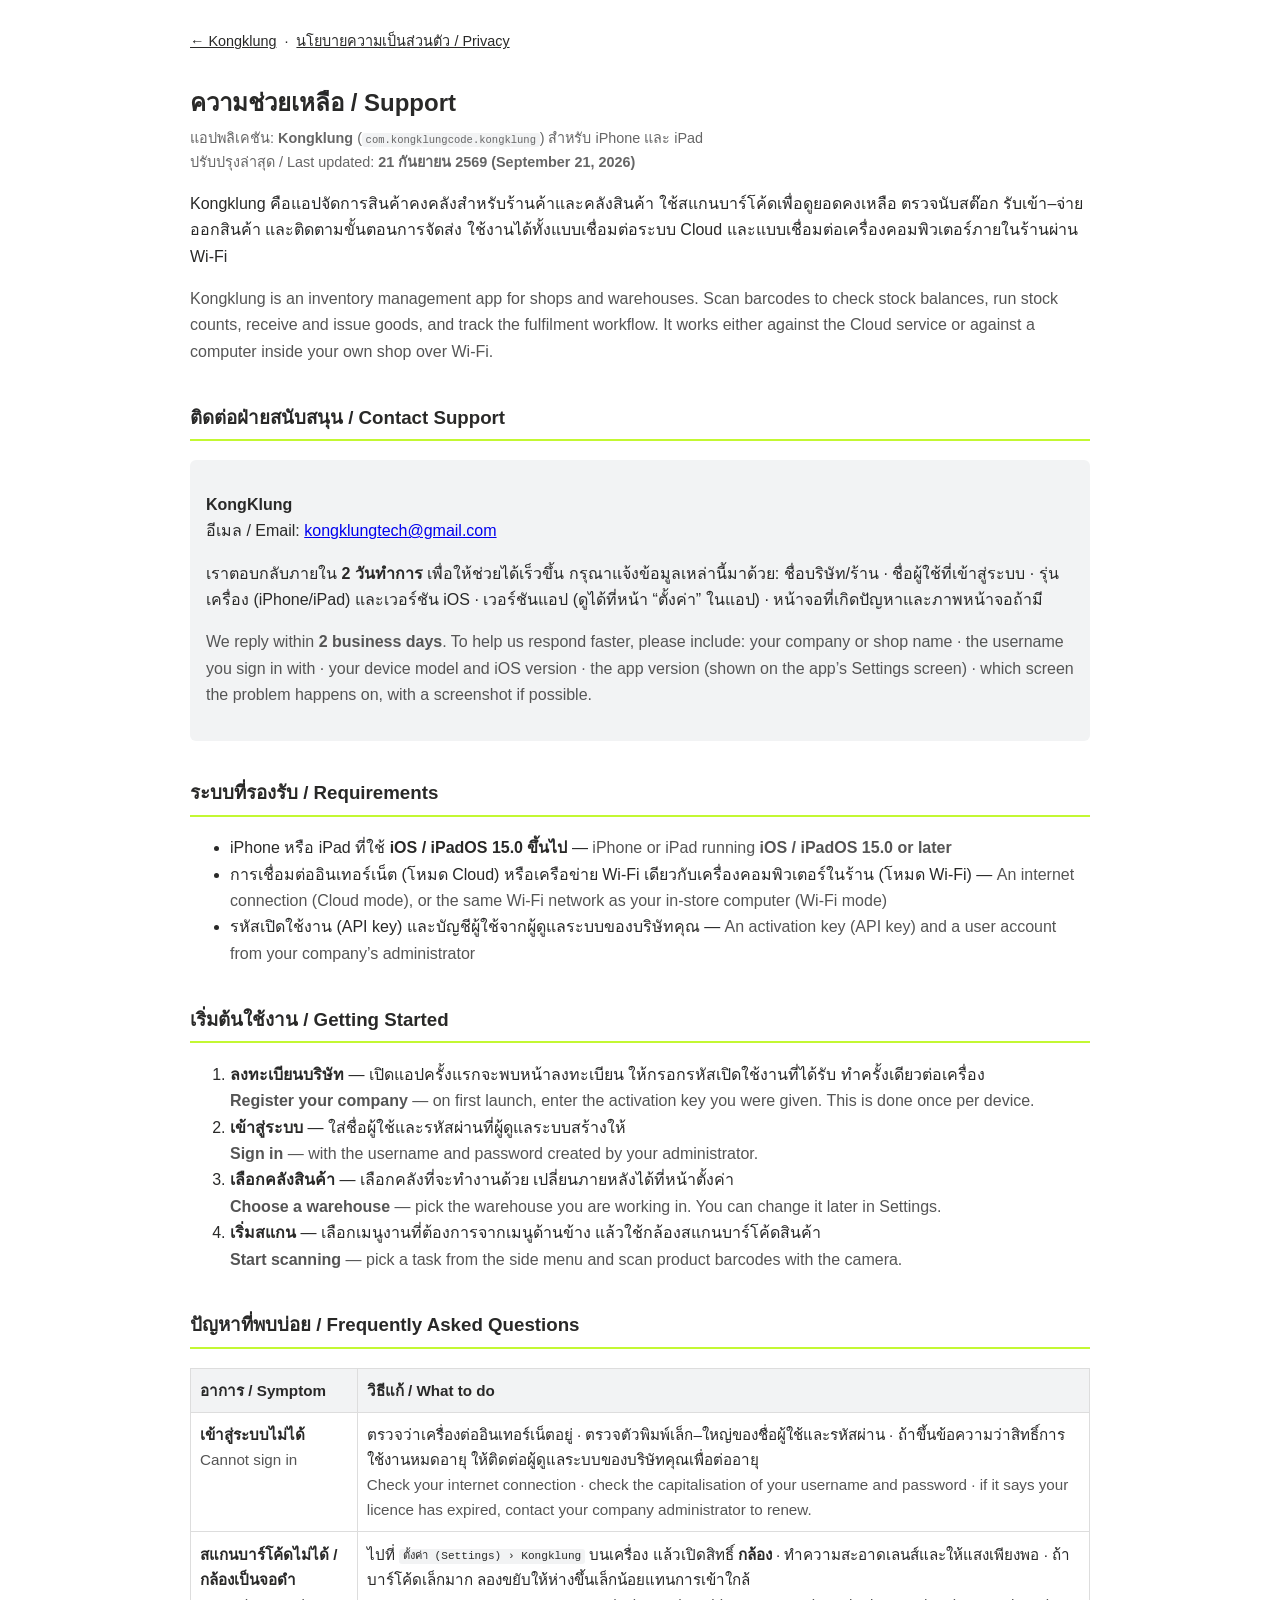
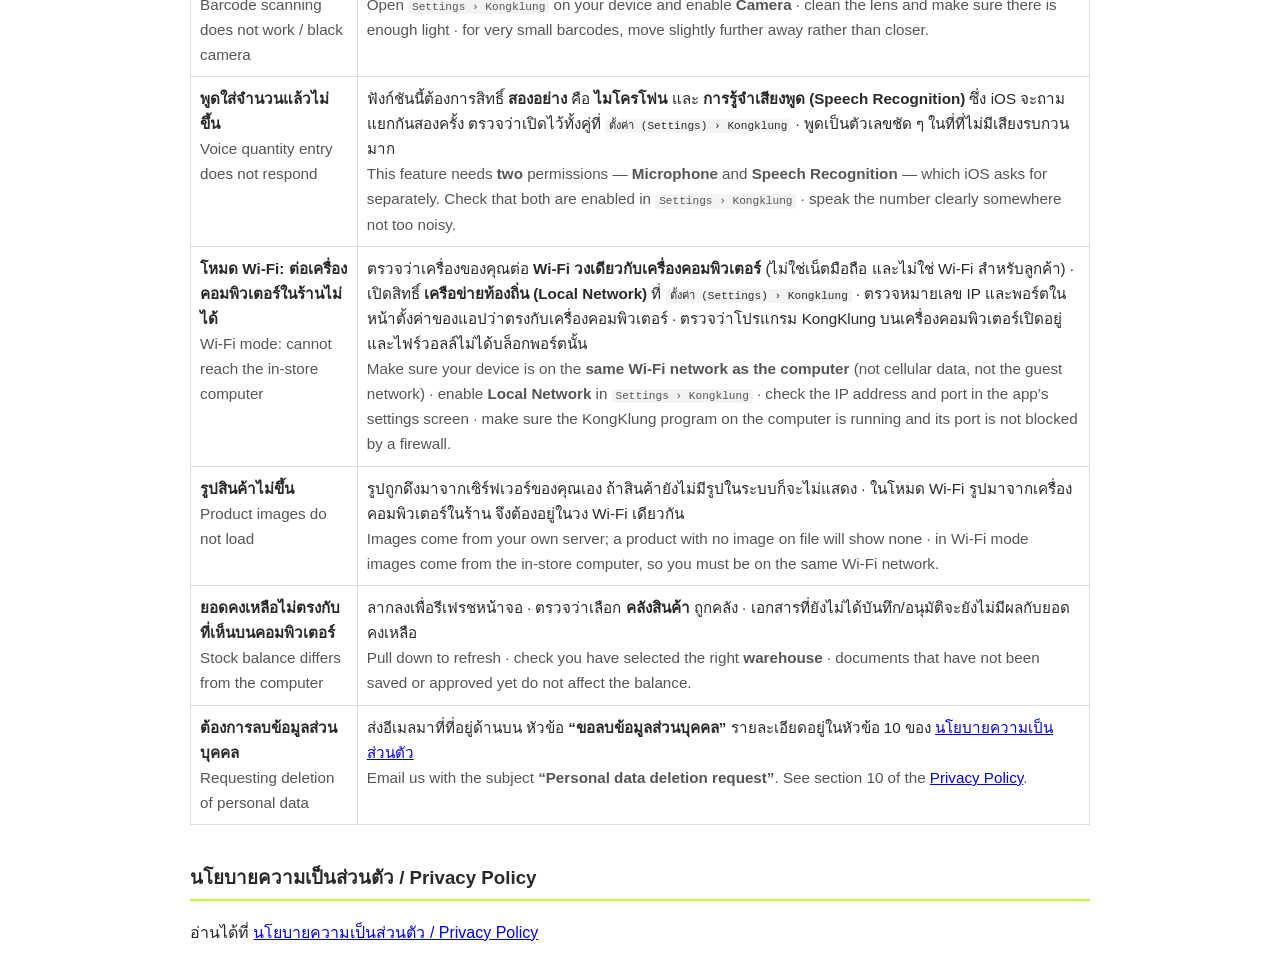
==== support/index.html @ 9bd332d8 "หน้า privacy policy + support ของ Kongklung Connect สำหรับ App Store คัดลอกจาก site/ ของ repo kongkl" ====
<!DOCTYPE html>

<html lang="th">

<head>
  <meta charset='utf-8'>
  <meta name='viewport' content='width=device-width, initial-scale=1'>
  <title>ความช่วยเหลือ / Support — Kongklung</title>
  <link rel="stylesheet" href="../_style.css">
</head>

<body>

  <p class="nav"><a href="../">&larr; Kongklung</a> &nbsp;·&nbsp; <a href="../privacy/">นโยบายความเป็นส่วนตัว / Privacy</a></p>

  <h2>ความช่วยเหลือ / Support</h2>
  <p class="updated">
    แอปพลิเคชัน: <strong>Kongklung</strong> (<code>com.kongklungcode.kongklung</code>) สำหรับ iPhone และ iPad<br>
    ปรับปรุงล่าสุด / Last updated: <strong>21 กันยายน 2569 (September 21, 2026)</strong>
  </p>

  <p>
    Kongklung คือแอปจัดการสินค้าคงคลังสำหรับร้านค้าและคลังสินค้า ใช้สแกนบาร์โค้ดเพื่อดูยอดคงเหลือ
    ตรวจนับสต๊อก รับเข้า–จ่ายออกสินค้า และติดตามขั้นตอนการจัดส่ง
    ใช้งานได้ทั้งแบบเชื่อมต่อระบบ Cloud และแบบเชื่อมต่อเครื่องคอมพิวเตอร์ภายในร้านผ่าน Wi-Fi
  </p>
  <p class="en">
    Kongklung is an inventory management app for shops and warehouses. Scan barcodes to check stock
    balances, run stock counts, receive and issue goods, and track the fulfilment workflow. It works
    either against the Cloud service or against a computer inside your own shop over Wi-Fi.
  </p>

  <h3>ติดต่อฝ่ายสนับสนุน / Contact Support</h3>
  <div class="contact">
    <!--email_off-->
    <p>
      <strong>KongKlung</strong><br>
      อีเมล / Email: <a href="mailto:kongklungtech@gmail.com">kongklungtech@gmail.com</a>
    </p>
    <!--/email_off-->
    <p>
      เราตอบกลับภายใน <strong>2 วันทำการ</strong>
      เพื่อให้ช่วยได้เร็วขึ้น กรุณาแจ้งข้อมูลเหล่านี้มาด้วย:
      ชื่อบริษัท/ร้าน · ชื่อผู้ใช้ที่เข้าสู่ระบบ · รุ่นเครื่อง (iPhone/iPad) และเวอร์ชัน iOS ·
      เวอร์ชันแอป (ดูได้ที่หน้า “ตั้งค่า” ในแอป) · หน้าจอที่เกิดปัญหาและภาพหน้าจอถ้ามี
    </p>
    <p class="en">
      We reply within <strong>2 business days</strong>. To help us respond faster, please include: your
      company or shop name · the username you sign in with · your device model and iOS version · the app
      version (shown on the app’s Settings screen) · which screen the problem happens on, with a
      screenshot if possible.
    </p>
  </div>

  <h3>ระบบที่รองรับ / Requirements</h3>
  <ul>
    <li>iPhone หรือ iPad ที่ใช้ <strong>iOS / iPadOS 15.0 ขึ้นไป</strong> —
      <span class="en">iPhone or iPad running <strong>iOS / iPadOS 15.0 or later</strong></span>
    </li>
    <li>การเชื่อมต่ออินเทอร์เน็ต (โหมด Cloud) หรือเครือข่าย Wi-Fi เดียวกับเครื่องคอมพิวเตอร์ในร้าน (โหมด Wi-Fi) —
      <span class="en">An internet connection (Cloud mode), or the same Wi-Fi network as your in-store
        computer (Wi-Fi mode)</span>
    </li>
    <li>รหัสเปิดใช้งาน (API key) และบัญชีผู้ใช้จากผู้ดูแลระบบของบริษัทคุณ —
      <span class="en">An activation key (API key) and a user account from your company’s
        administrator</span>
    </li>
  </ul>

  <h3>เริ่มต้นใช้งาน / Getting Started</h3>
  <ol>
    <li>
      <strong>ลงทะเบียนบริษัท</strong> — เปิดแอปครั้งแรกจะพบหน้าลงทะเบียน ให้กรอกรหัสเปิดใช้งานที่ได้รับ
      ทำครั้งเดียวต่อเครื่อง<br>
      <span class="en"><strong>Register your company</strong> — on first launch, enter the activation key
        you were given. This is done once per device.</span>
    </li>
    <li>
      <strong>เข้าสู่ระบบ</strong> — ใส่ชื่อผู้ใช้และรหัสผ่านที่ผู้ดูแลระบบสร้างให้<br>
      <span class="en"><strong>Sign in</strong> — with the username and password created by your
        administrator.</span>
    </li>
    <li>
      <strong>เลือกคลังสินค้า</strong> — เลือกคลังที่จะทำงานด้วย เปลี่ยนภายหลังได้ที่หน้าตั้งค่า<br>
      <span class="en"><strong>Choose a warehouse</strong> — pick the warehouse you are working in. You
        can change it later in Settings.</span>
    </li>
    <li>
      <strong>เริ่มสแกน</strong> — เลือกเมนูงานที่ต้องการจากเมนูด้านข้าง แล้วใช้กล้องสแกนบาร์โค้ดสินค้า<br>
      <span class="en"><strong>Start scanning</strong> — pick a task from the side menu and scan product
        barcodes with the camera.</span>
    </li>
  </ol>

  <h3>ปัญหาที่พบบ่อย / Frequently Asked Questions</h3>

  <table>
    <tr>
      <th>อาการ / Symptom</th>
      <th>วิธีแก้ / What to do</th>
    </tr>
    <tr>
      <td>
        <strong>เข้าสู่ระบบไม่ได้</strong><br>
        <span class="en">Cannot sign in</span>
      </td>
      <td>
        ตรวจว่าเครื่องต่ออินเทอร์เน็ตอยู่ · ตรวจตัวพิมพ์เล็ก–ใหญ่ของชื่อผู้ใช้และรหัสผ่าน ·
        ถ้าขึ้นข้อความว่าสิทธิ์การใช้งานหมดอายุ ให้ติดต่อผู้ดูแลระบบของบริษัทคุณเพื่อต่ออายุ<br>
        <span class="en">Check your internet connection · check the capitalisation of your username and
          password · if it says your licence has expired, contact your company administrator to
          renew.</span>
      </td>
    </tr>
    <tr>
      <td>
        <strong>สแกนบาร์โค้ดไม่ได้ / กล้องเป็นจอดำ</strong><br>
        <span class="en">Barcode scanning does not work / black camera</span>
      </td>
      <td>
        ไปที่ <code>ตั้งค่า (Settings) &rsaquo; Kongklung</code> บนเครื่อง แล้วเปิดสิทธิ์ <strong>กล้อง</strong> ·
        ทำความสะอาดเลนส์และให้แสงเพียงพอ · ถ้าบาร์โค้ดเล็กมาก ลองขยับให้ห่างขึ้นเล็กน้อยแทนการเข้าใกล้<br>
        <span class="en">Open <code>Settings &rsaquo; Kongklung</code> on your device and enable
          <strong>Camera</strong> · clean the lens and make sure there is enough light · for very small
          barcodes, move slightly further away rather than closer.</span>
      </td>
    </tr>
    <tr>
      <td>
        <strong>พูดใส่จำนวนแล้วไม่ขึ้น</strong><br>
        <span class="en">Voice quantity entry does not respond</span>
      </td>
      <td>
        ฟังก์ชันนี้ต้องการสิทธิ์ <strong>สองอย่าง</strong> คือ <strong>ไมโครโฟน</strong> และ
        <strong>การรู้จำเสียงพูด (Speech Recognition)</strong> ซึ่ง iOS จะถามแยกกันสองครั้ง
        ตรวจว่าเปิดไว้ทั้งคู่ที่ <code>ตั้งค่า (Settings) &rsaquo; Kongklung</code> ·
        พูดเป็นตัวเลขชัด ๆ ในที่ที่ไม่มีเสียงรบกวนมาก<br>
        <span class="en">This feature needs <strong>two</strong> permissions — <strong>Microphone</strong>
          and <strong>Speech Recognition</strong> — which iOS asks for separately. Check that both are
          enabled in <code>Settings &rsaquo; Kongklung</code> · speak the number clearly somewhere not
          too noisy.</span>
      </td>
    </tr>
    <tr>
      <td>
        <strong>โหมด Wi-Fi: ต่อเครื่องคอมพิวเตอร์ในร้านไม่ได้</strong><br>
        <span class="en">Wi-Fi mode: cannot reach the in-store computer</span>
      </td>
      <td>
        ตรวจว่าเครื่องของคุณต่อ <strong>Wi-Fi วงเดียวกับเครื่องคอมพิวเตอร์</strong> (ไม่ใช่เน็ตมือถือ
        และไม่ใช่ Wi-Fi สำหรับลูกค้า) · เปิดสิทธิ์ <strong>เครือข่ายท้องถิ่น (Local Network)</strong>
        ที่ <code>ตั้งค่า (Settings) &rsaquo; Kongklung</code> ·
        ตรวจหมายเลข IP และพอร์ตในหน้าตั้งค่าของแอปว่าตรงกับเครื่องคอมพิวเตอร์ ·
        ตรวจว่าโปรแกรม KongKlung บนเครื่องคอมพิวเตอร์เปิดอยู่ และไฟร์วอลล์ไม่ได้บล็อกพอร์ตนั้น<br>
        <span class="en">Make sure your device is on the <strong>same Wi-Fi network as the
            computer</strong> (not cellular data, not the guest network) · enable <strong>Local
            Network</strong> in <code>Settings &rsaquo; Kongklung</code> · check the IP address and port
          in the app’s settings screen · make sure the KongKlung program on the computer is running and
          its port is not blocked by a firewall.</span>
      </td>
    </tr>
    <tr>
      <td>
        <strong>รูปสินค้าไม่ขึ้น</strong><br>
        <span class="en">Product images do not load</span>
      </td>
      <td>
        รูปถูกดึงมาจากเซิร์ฟเวอร์ของคุณเอง ถ้าสินค้ายังไม่มีรูปในระบบก็จะไม่แสดง ·
        ในโหมด Wi-Fi รูปมาจากเครื่องคอมพิวเตอร์ในร้าน จึงต้องอยู่ในวง Wi-Fi เดียวกัน<br>
        <span class="en">Images come from your own server; a product with no image on file will show
          none · in Wi-Fi mode images come from the in-store computer, so you must be on the same Wi-Fi
          network.</span>
      </td>
    </tr>
    <tr>
      <td>
        <strong>ยอดคงเหลือไม่ตรงกับที่เห็นบนคอมพิวเตอร์</strong><br>
        <span class="en">Stock balance differs from the computer</span>
      </td>
      <td>
        ลากลงเพื่อรีเฟรชหน้าจอ · ตรวจว่าเลือก <strong>คลังสินค้า</strong> ถูกคลัง ·
        เอกสารที่ยังไม่ได้บันทึก/อนุมัติจะยังไม่มีผลกับยอดคงเหลือ<br>
        <span class="en">Pull down to refresh · check you have selected the right
          <strong>warehouse</strong> · documents that have not been saved or approved yet do not affect
          the balance.</span>
      </td>
    </tr>
    <tr>
      <td>
        <strong>ต้องการลบข้อมูลส่วนบุคคล</strong><br>
        <span class="en">Requesting deletion of personal data</span>
      </td>
      <td>
        ส่งอีเมลมาที่ที่อยู่ด้านบน หัวข้อ <strong>“ขอลบข้อมูลส่วนบุคคล”</strong>
        รายละเอียดอยู่ในหัวข้อ 10 ของ <a href="../privacy/">นโยบายความเป็นส่วนตัว</a><br>
        <span class="en">Email us with the subject <strong>“Personal data deletion request”</strong>.
          See section 10 of the <a href="../privacy/">Privacy Policy</a>.</span>
      </td>
    </tr>
  </table>

  <h3>นโยบายความเป็นส่วนตัว / Privacy Policy</h3>
  <p>
    อ่านได้ที่ <a href="../privacy/">นโยบายความเป็นส่วนตัว / Privacy Policy</a>
  </p>

</body>

</html>
---- _style.css ----
/* ใช้ร่วมกันทั้ง privacy และ support — ถ้าแก้สี แก้ที่นี่ที่เดียว */
body {
  font-family: 'Helvetica Neue', Helvetica, Arial, sans-serif;
  padding: 1em;
  max-width: 900px;
  margin: 0 auto;
  line-height: 1.65;
  color: #292928;
}

h2 { margin-bottom: 0.2em; }

h3 {
  margin-top: 2em;
  padding-bottom: 0.3em;
  border-bottom: 2px solid #C3F832;
}

.updated {
  color: #666;
  font-size: 0.9em;
  margin-top: 0;
}

.en { color: #555; }

table {
  border-collapse: collapse;
  width: 100%;
  margin: 1em 0;
  font-size: 0.95em;
}

th, td {
  border: 1px solid #ddd;
  padding: 0.6em;
  text-align: left;
  vertical-align: top;
}

th { background: #F2F3F4; }

code {
  background: #F2F3F4;
  padding: 0.1em 0.35em;
  border-radius: 3px;
  font-size: 0.9em;
}

.contact {
  background: #F2F3F4;
  padding: 1em;
  border-radius: 6px;
}

.nav {
  font-size: 0.9em;
  margin-bottom: 2em;
}

.nav a { color: #292928; }

@media (prefers-color-scheme: dark) {
  body { background: #1C1C1B; color: #E6E6E4; }
  .updated, .en { color: #A0A09D; }
  h3 { border-bottom-color: #C3F832; }
  th { background: #2A2A28; }
  th, td { border-color: #3A3A37; }
  code, .contact { background: #2A2A28; }
  a { color: #C3F832; }
  .nav a { color: #E6E6E4; }
}
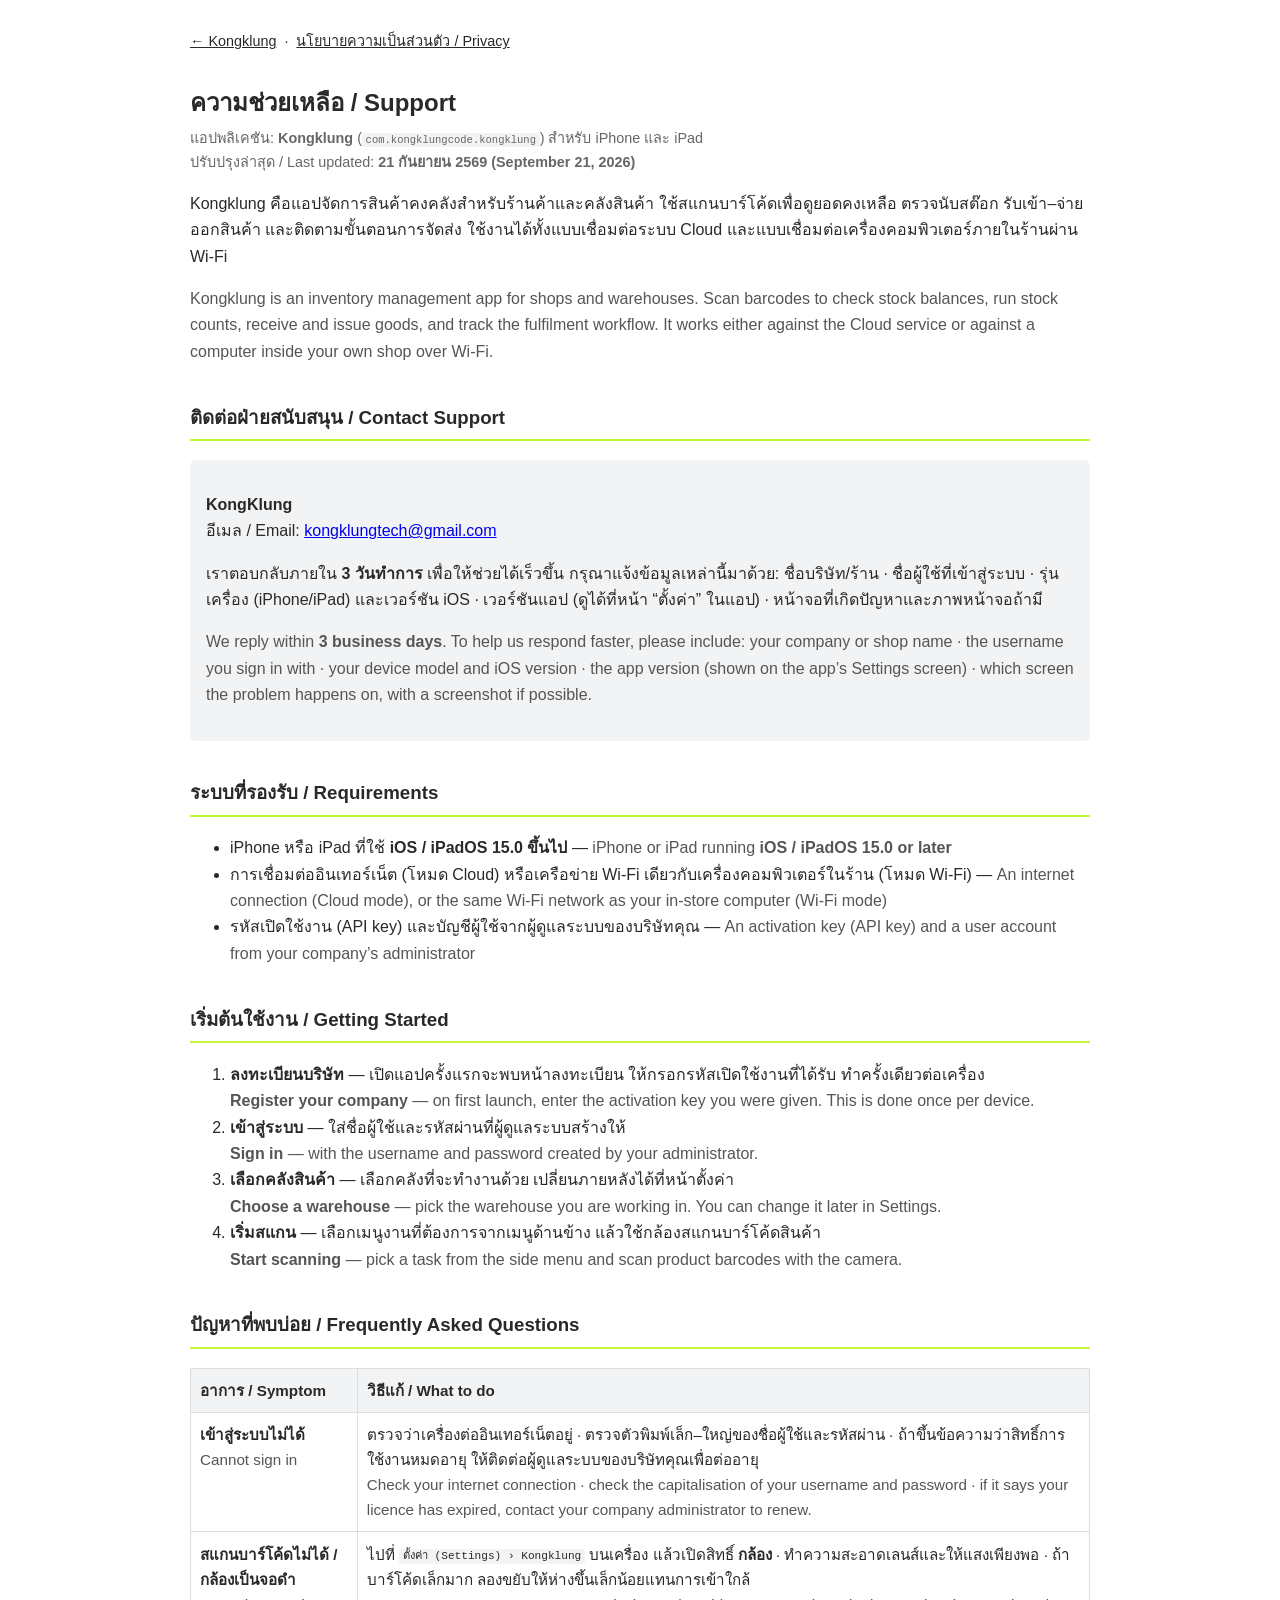
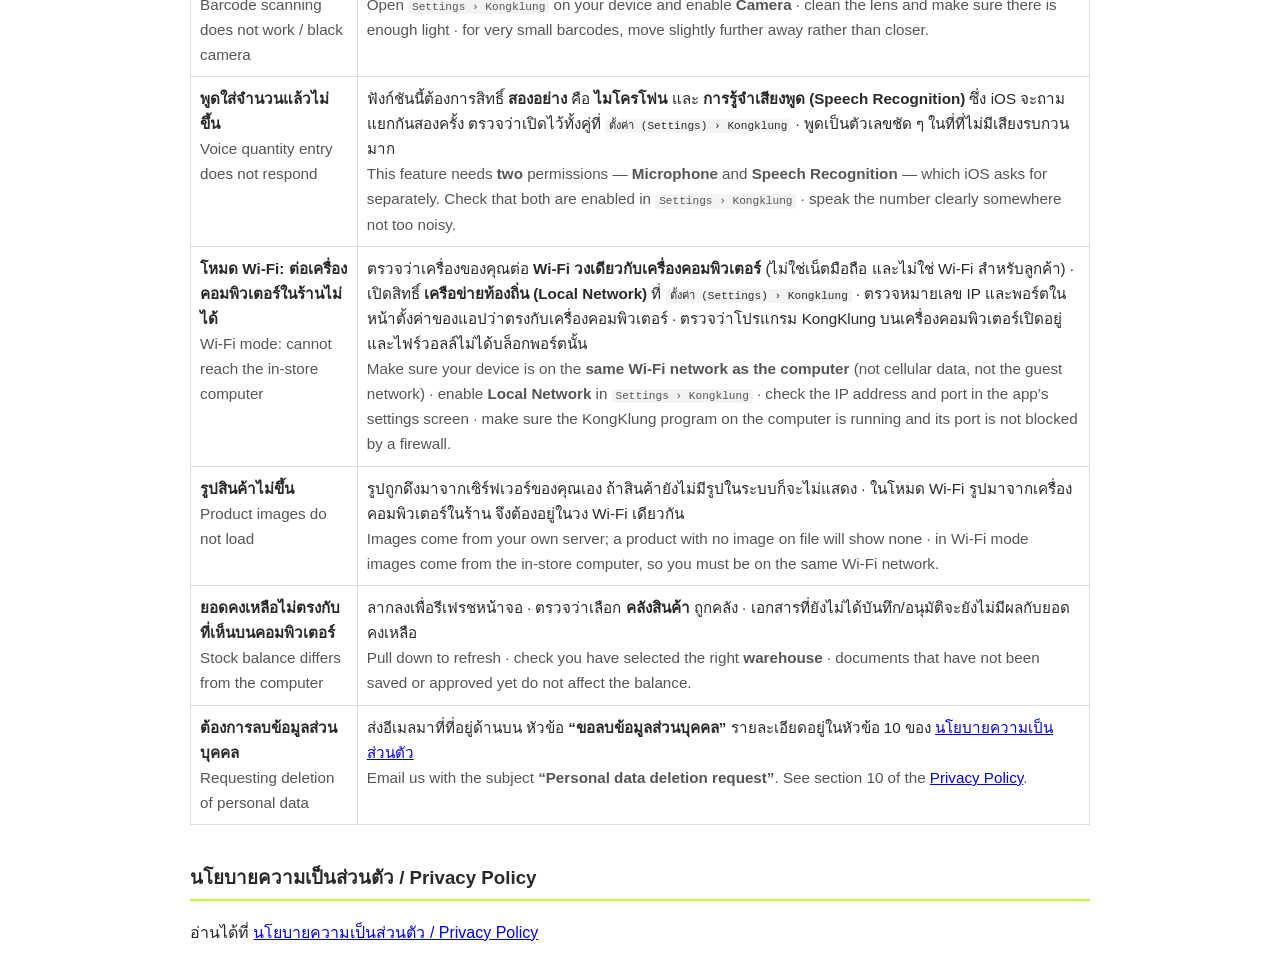
==== commit 79a5f068: "support: ปรับเวลาตอบกลับเป็น 3 วันทำการ คนเดียวดูแลทั้งระบบ เขียน 2 วันแล้วตอบไม่ทันเสียความน่าเชื่อ" ====
--- a/support/index.html
+++ b/support/index.html
@@ -39,13 +39,13 @@
     </p>
     <!--/email_off-->
     <p>
-      เราตอบกลับภายใน <strong>2 วันทำการ</strong>
+      เราตอบกลับภายใน <strong>3 วันทำการ</strong>
       เพื่อให้ช่วยได้เร็วขึ้น กรุณาแจ้งข้อมูลเหล่านี้มาด้วย:
       ชื่อบริษัท/ร้าน · ชื่อผู้ใช้ที่เข้าสู่ระบบ · รุ่นเครื่อง (iPhone/iPad) และเวอร์ชัน iOS ·
       เวอร์ชันแอป (ดูได้ที่หน้า “ตั้งค่า” ในแอป) · หน้าจอที่เกิดปัญหาและภาพหน้าจอถ้ามี
     </p>
     <p class="en">
-      We reply within <strong>2 business days</strong>. To help us respond faster, please include: your
+      We reply within <strong>3 business days</strong>. To help us respond faster, please include: your
       company or shop name · the username you sign in with · your device model and iOS version · the app
       version (shown on the app’s Settings screen) · which screen the problem happens on, with a
       screenshot if possible.
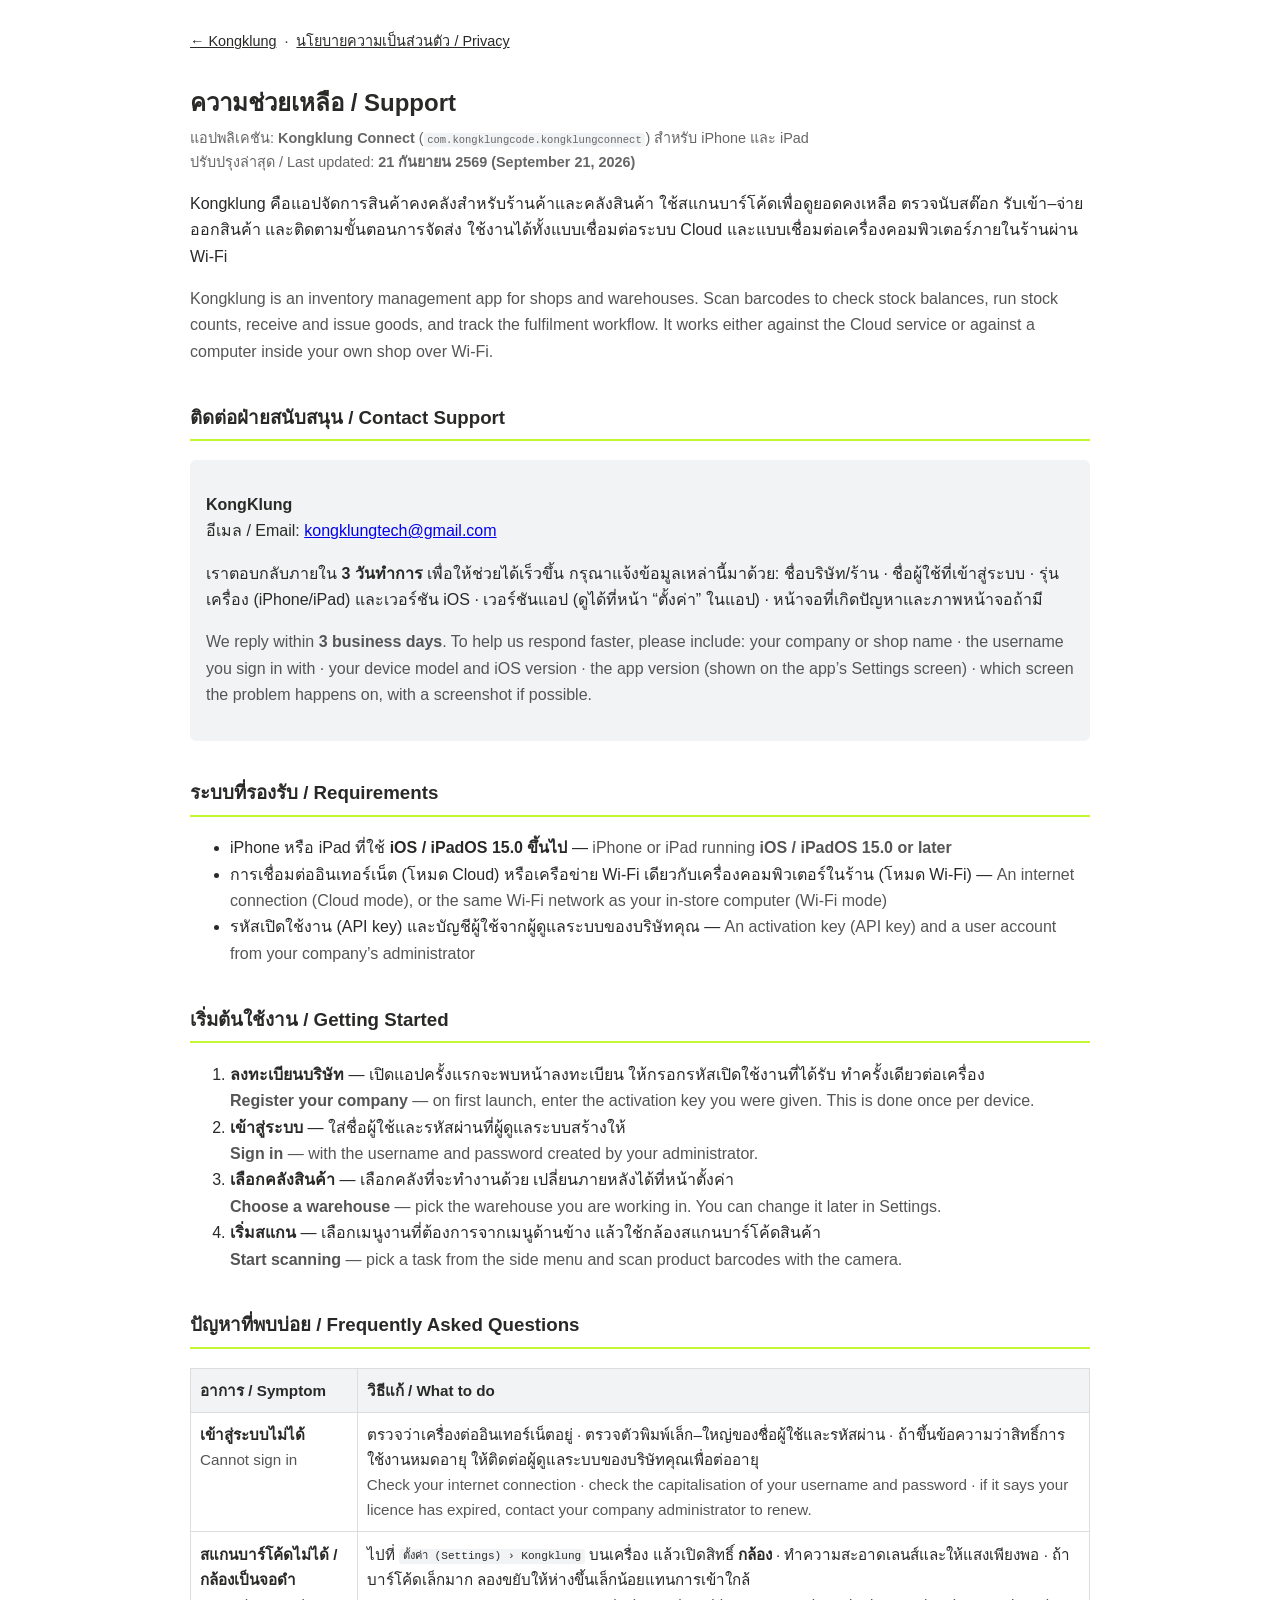
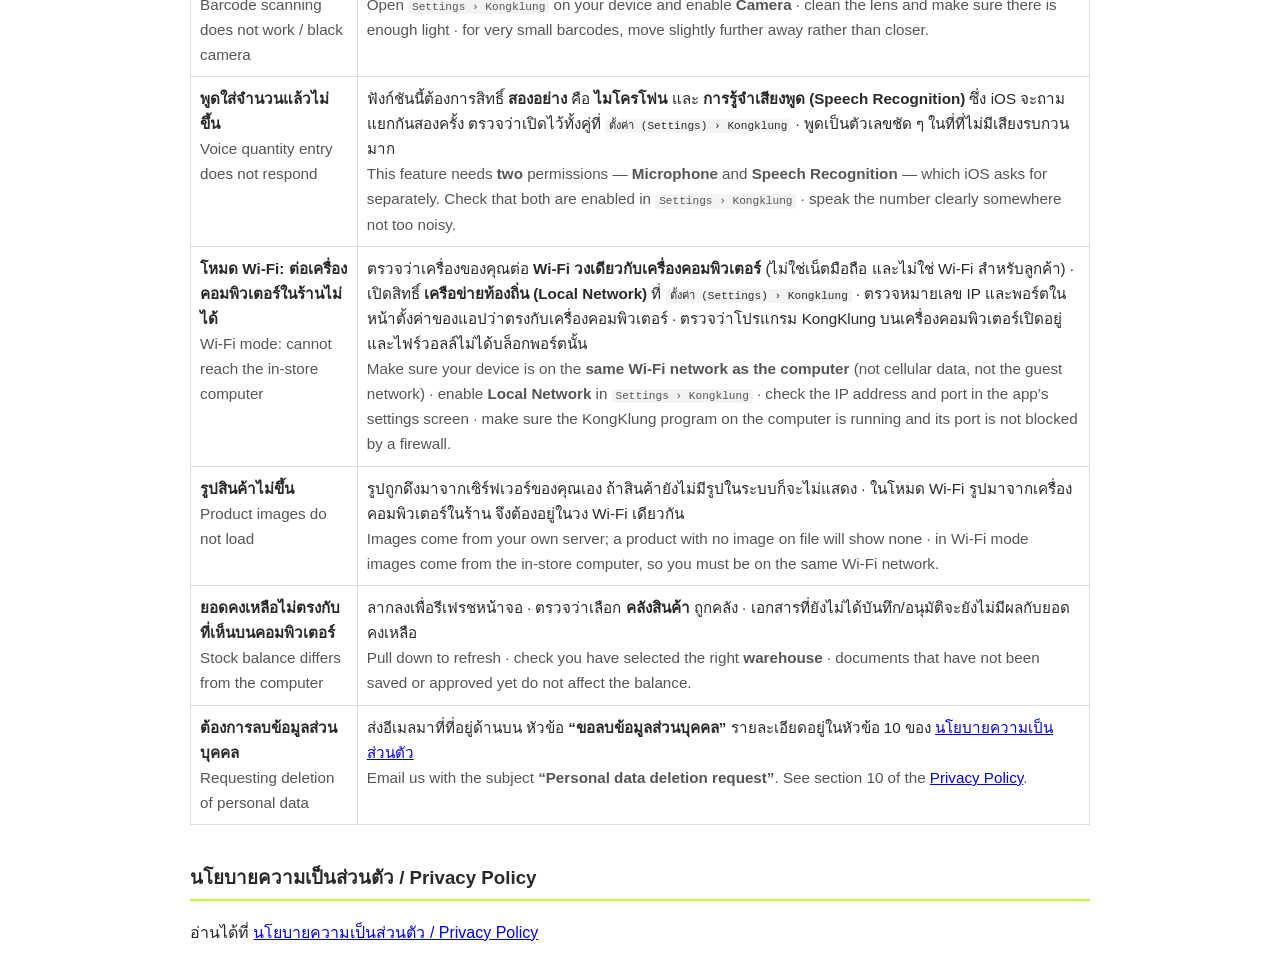
==== commit 96f94ccb: "แก้ชื่อแอปและ bundle id ให้ตรงกับที่ลงสโตร์จริง Co-Authored-By: Claude Opus 5 (1M context) <noreply@" ====
--- a/support/index.html
+++ b/support/index.html
@@ -15,7 +15,7 @@
 
   <h2>ความช่วยเหลือ / Support</h2>
   <p class="updated">
-    แอปพลิเคชัน: <strong>Kongklung</strong> (<code>com.kongklungcode.kongklung</code>) สำหรับ iPhone และ iPad<br>
+    แอปพลิเคชัน: <strong>Kongklung Connect</strong> (<code>com.kongklungcode.kongklungconnect</code>) สำหรับ iPhone และ iPad<br>
     ปรับปรุงล่าสุด / Last updated: <strong>21 กันยายน 2569 (September 21, 2026)</strong>
   </p>
 
